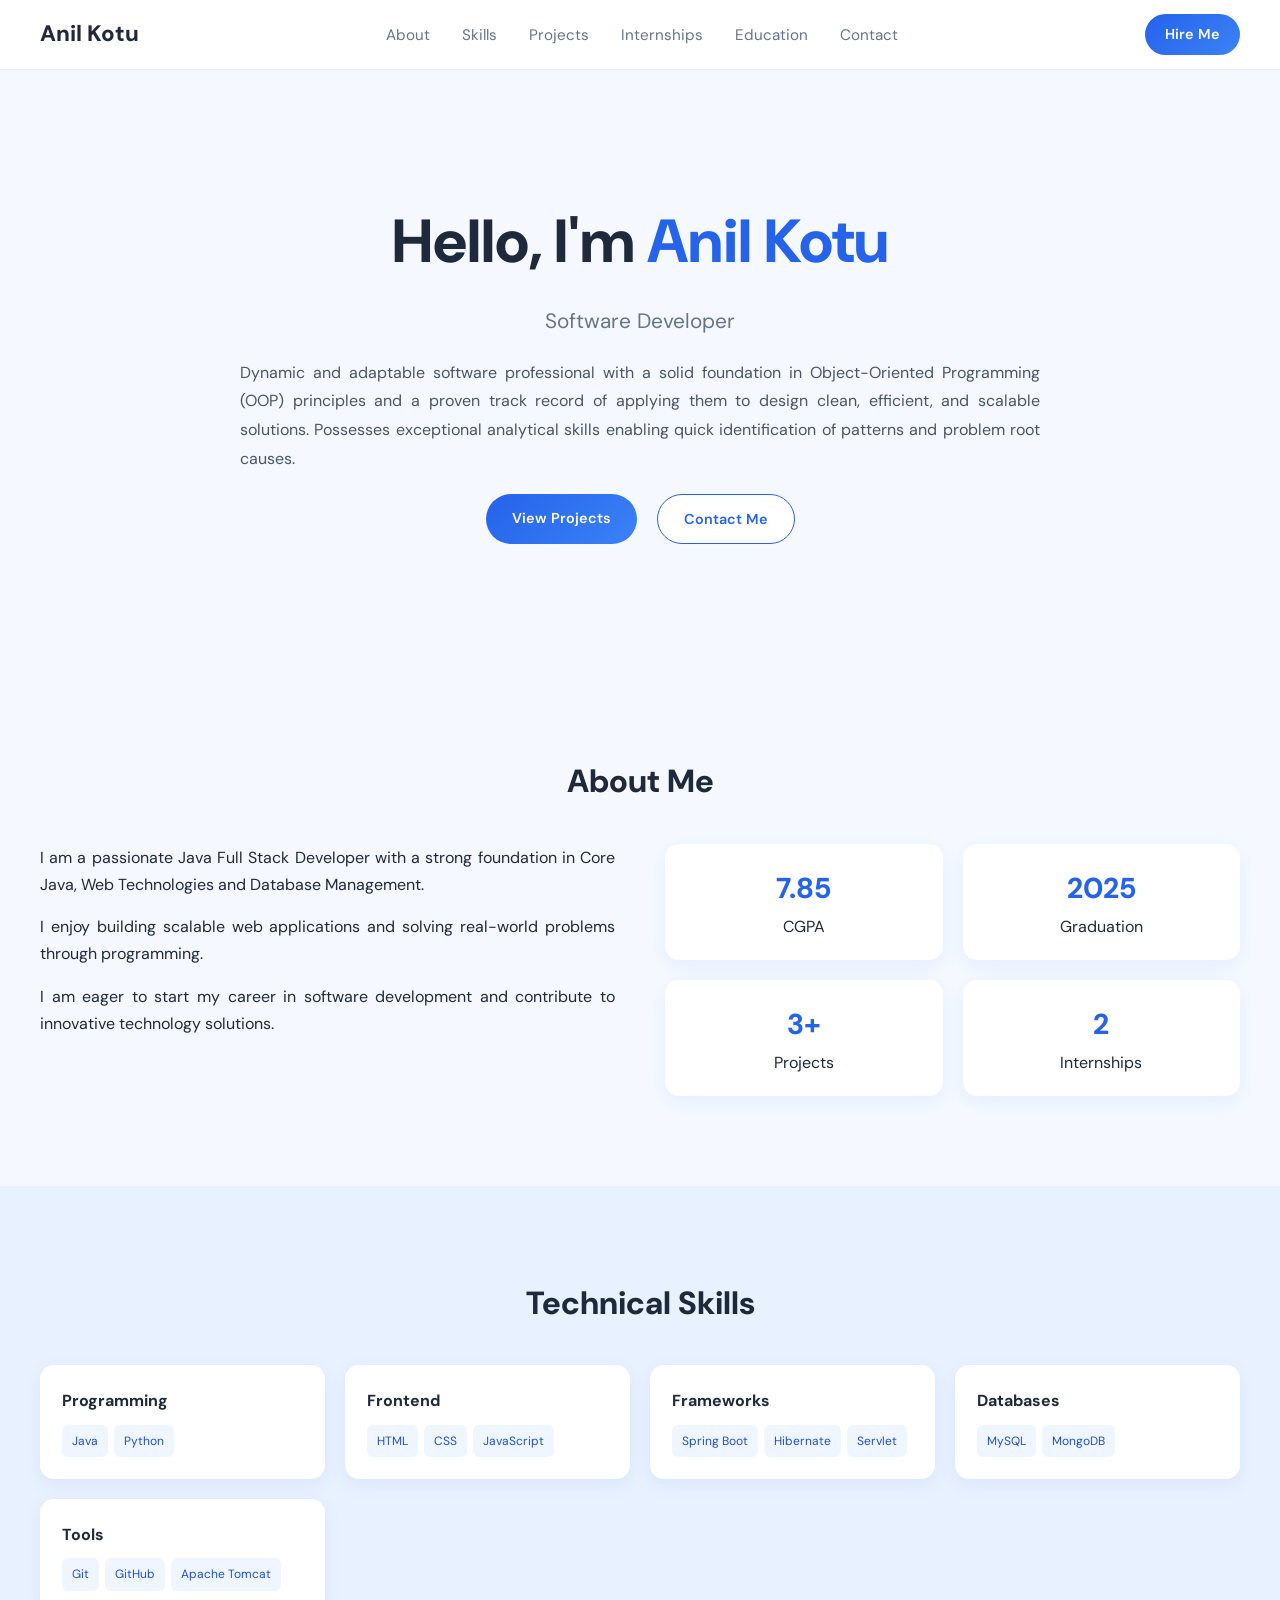
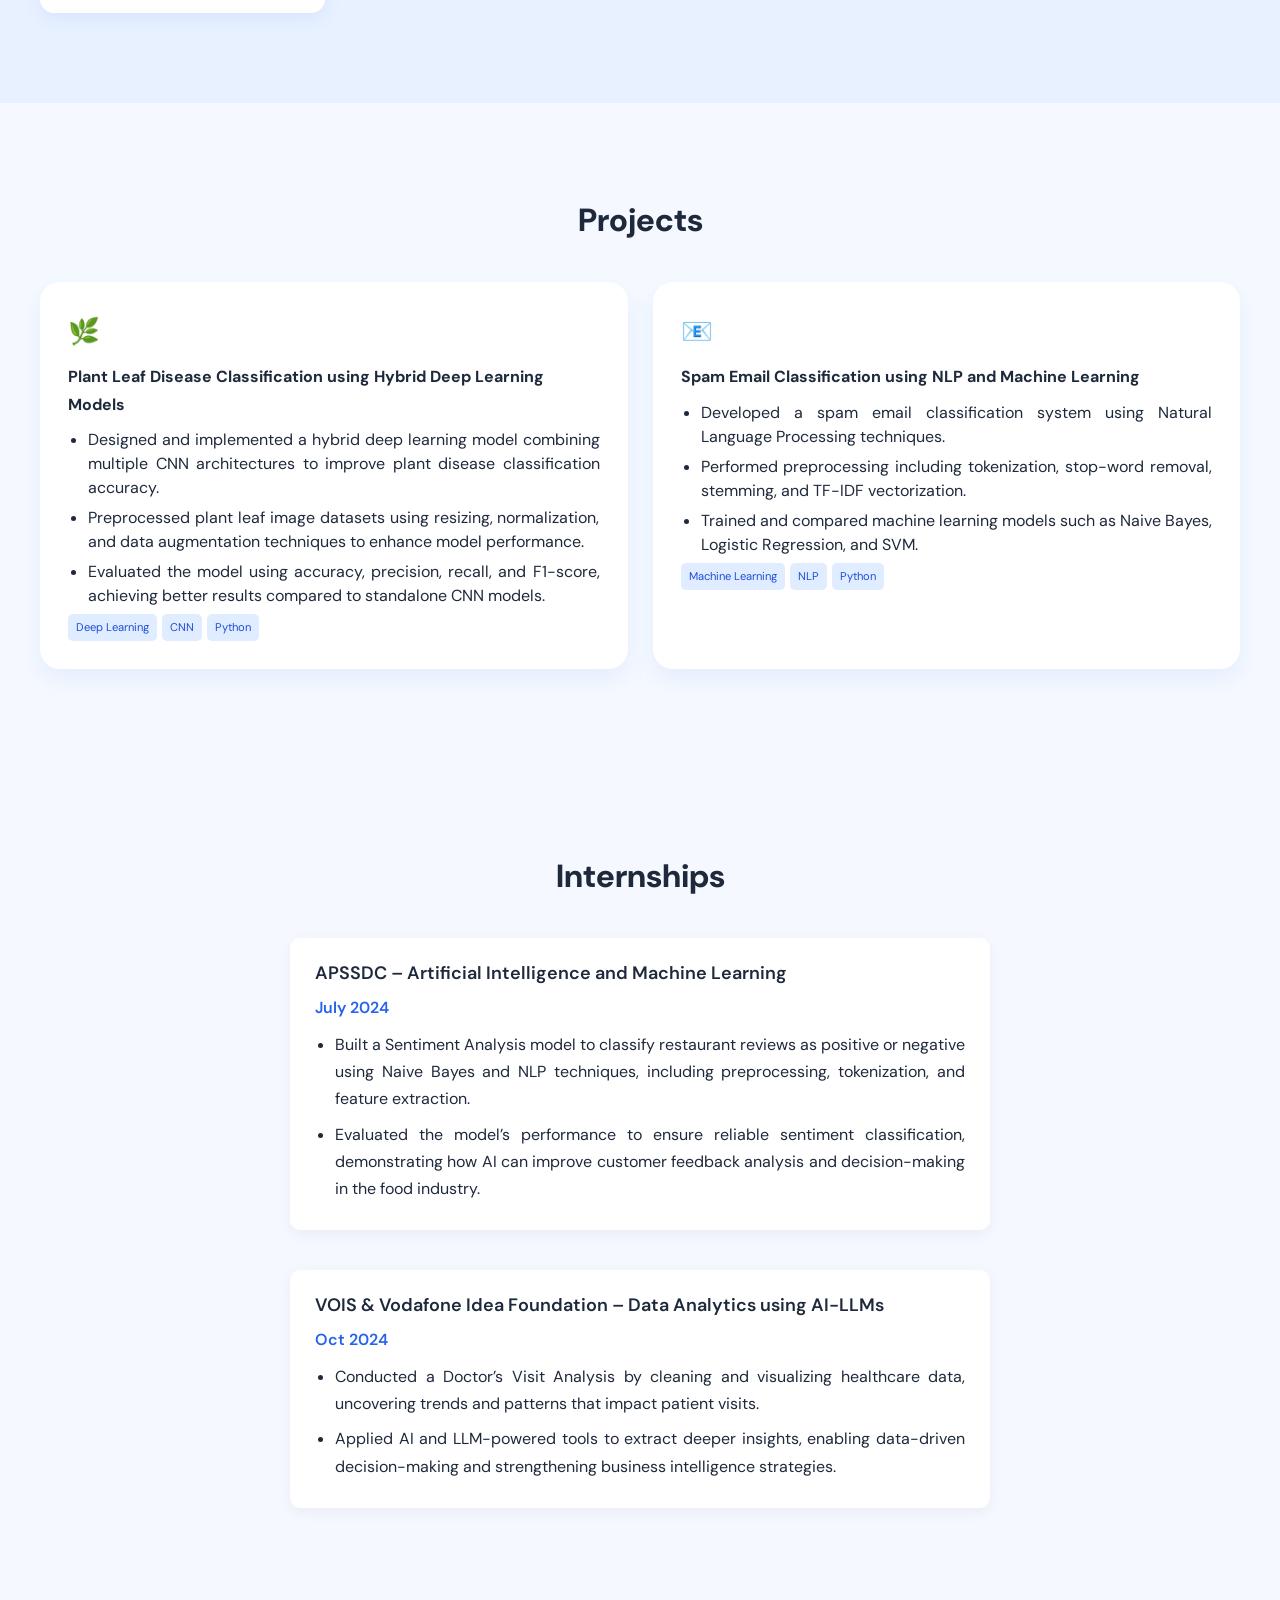
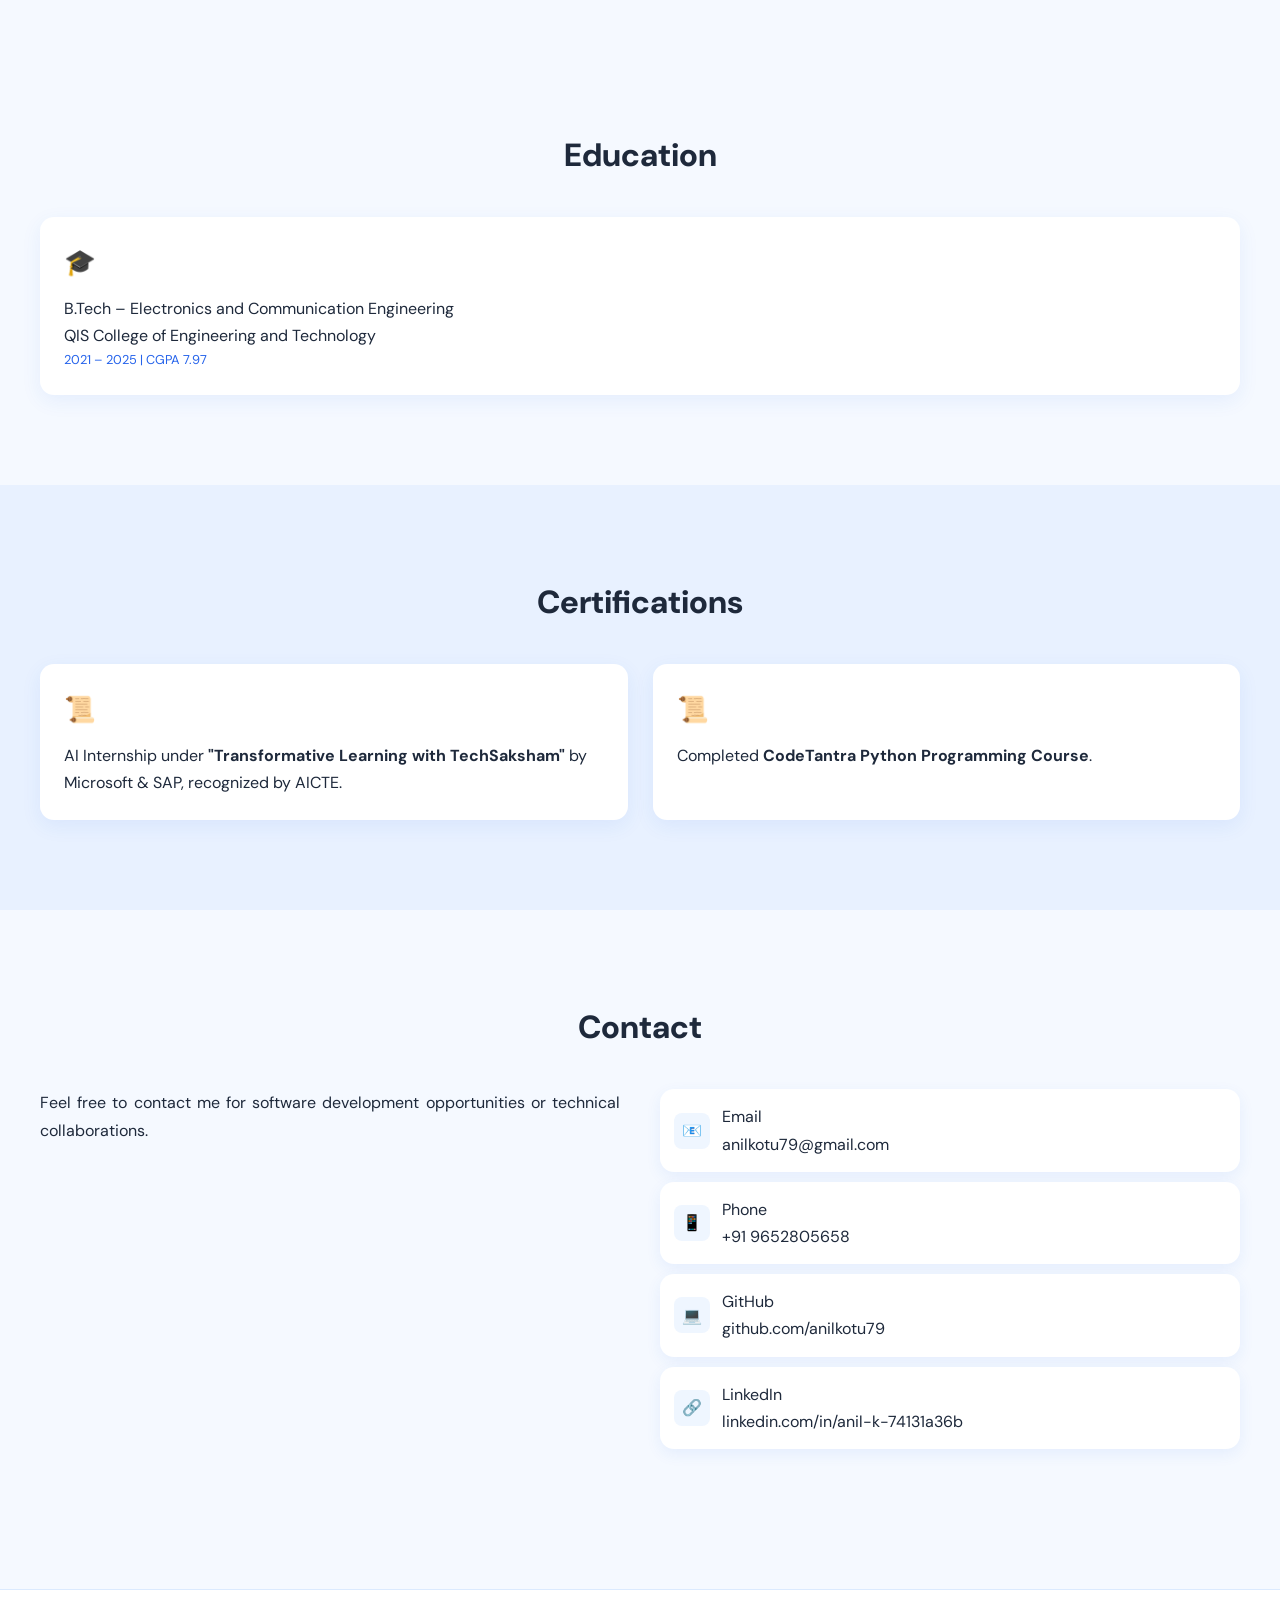
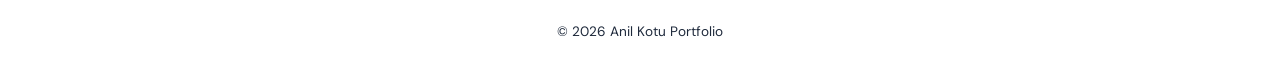
==== index.html @ 10348cac "Update and rename anil-portfolio.html to index.html" ====
<!DOCTYPE html>
<html lang="en">

<head>

<meta charset="UTF-8">
<meta name="viewport" content="width=device-width, initial-scale=1.0">

<title>Anil Kotu | Portfolio</title>

<link href="https://fonts.googleapis.com/css2?family=DM+Sans:wght@400;500;700&family=Syne:wght@700;800&display=swap" rel="stylesheet">

<link rel="stylesheet" href="anil.css"/>

</head>

<body>

<!-- NAVBAR -->

<nav>

<div class="nav-logo">
Anil Kotu
</div>

<ul class="nav-links">
<li><a href="#about">About</a></li>
<li><a href="#skills">Skills</a></li>
<li><a href="#projects">Projects</a></li>
<li><a href="#internships">Internships</a></li>
<li><a href="#education">Education</a></li>
<li><a href="#contact">Contact</a></li>
</ul>

<a href="#contact" class="nav-cta">Hire Me</a>

</nav>


<!-- HERO -->

<section class="hero">

<div class="hero-content">

<h1>Hello, I'm <span>Anil Kotu</span></h1>

<div class="hero-role">
Software Developer
</div>

<p class="hero-bio">
Dynamic and adaptable software professional with a solid foundation in Object-Oriented Programming (OOP) principles and a proven track record of applying them to design clean, efficient, and scalable solutions. Possesses exceptional analytical skills enabling quick identification of patterns and problem root causes.
</p>

<div class="hero-btns">
<a href="#projects" class="btn btn-primary">View Projects</a>
<a href="#contact" class="btn btn-outline">Contact Me</a>
</div>

</div>

</section>


<!-- ABOUT -->

<section id="about" class="section">

<div class="container">

<h2 class="section-title">About Me</h2>

<div class="about-grid">

<div class="about-text">

<p>
I am a passionate Java Full Stack Developer with a strong foundation in Core Java, Web Technologies and Database Management.
</p>

<p>
I enjoy building scalable web applications and solving real-world problems through programming.
</p>

<p>
I am eager to start my career in software development and contribute to innovative technology solutions.
</p>

</div>

<div class="stats-row">

<div class="stat-box">
<div class="stat-num">7.85</div>
<div class="stat-label">CGPA</div>
</div>

<div class="stat-box">
<div class="stat-num">2025</div>
<div class="stat-label">Graduation</div>
</div>

<div class="stat-box">
<div class="stat-num">3+</div>
<div class="stat-label">Projects</div>
</div>

<div class="stat-box">
<div class="stat-num">2</div>
<div class="stat-label">Internships</div>
</div>

</div>

</div>

</div>

</section>


<!-- SKILLS -->

<section id="skills" class="section section-alt">

<div class="container">

<h2 class="section-title">Technical Skills</h2>

<div class="skills-grid">

<div class="skill-group">
<div class="skill-group-title">Programming</div>
<div class="tags">
<span class="tag">Java</span>
<span class="tag">Python</span>
</div>
</div>

<div class="skill-group">
<div class="skill-group-title">Frontend</div>
<div class="tags">
<span class="tag">HTML</span>
<span class="tag">CSS</span>
<span class="tag">JavaScript</span>
</div>
</div>

<div class="skill-group">
<div class="skill-group-title">Frameworks</div>
<div class="tags">
<span class="tag">Spring Boot</span>
<span class="tag">Hibernate</span>
<span class="tag">Servlet</span>
</div>
</div>

<div class="skill-group">
<div class="skill-group-title">Databases</div>
<div class="tags">
<span class="tag">MySQL</span>
<span class="tag">MongoDB</span>
</div>
</div>

<div class="skill-group">
<div class="skill-group-title">Tools</div>
<div class="tags">
<span class="tag">Git</span>
<span class="tag">GitHub</span>
<span class="tag">Apache Tomcat</span>
</div>
</div>

</div>

</div>

</section>

<!-- PROJECTS -->

<section id="projects" class="section">

<div class="container">

<h2 class="section-title">Projects</h2>

<div class="projects-grid">

<!-- PROJECT 1 -->

<div class="project-card">

<div class="project-icon">🌿</div>

<div class="project-title">
Plant Leaf Disease Classification using Hybrid Deep Learning Models
</div>

<ul class="project-desc">

<li>
Designed and implemented a hybrid deep learning model combining multiple CNN architectures to improve plant disease classification accuracy.
</li>

<li>
Preprocessed plant leaf image datasets using resizing, normalization, and data augmentation techniques to enhance model performance.
</li>

<li>
Evaluated the model using accuracy, precision, recall, and F1-score, achieving better results compared to standalone CNN models.
</li>

</ul>

<div class="project-tags">
<span class="project-tag">Deep Learning</span>
<span class="project-tag">CNN</span>
<span class="project-tag">Python</span>
</div>

</div>


<!-- PROJECT 2 -->

<div class="project-card">

<div class="project-icon">📧</div>

<div class="project-title">
Spam Email Classification using NLP and Machine Learning
</div>

<ul class="project-desc">

<li>
Developed a spam email classification system using Natural Language Processing techniques.
</li>

<li>
Performed preprocessing including tokenization, stop-word removal, stemming, and TF-IDF vectorization.
</li>

<li>
Trained and compared machine learning models such as Naive Bayes, Logistic Regression, and SVM.
</li>

</ul>

<div class="project-tags">
<span class="project-tag">Machine Learning</span>
<span class="project-tag">NLP</span>
<span class="project-tag">Python</span>
</div>

</div>

</div>

</div>

</section>

<!-- INTERNSHIPS -->

<section id="experience" class="section">

<div class="container">

<h2 class="section-title">Internships</h2>

<div class="timeline">

<div class="tl-item">

<div class="tl-role">
APSSDC – Artificial Intelligence and Machine Learning
</div>

<div class="tl-date">July 2024</div>

<ul class="exp-desc">

<li>
Built a Sentiment Analysis model to classify restaurant reviews as positive or negative using Naive Bayes and NLP techniques, including preprocessing, tokenization, and feature extraction.
</li>

<li>
Evaluated the model’s performance to ensure reliable sentiment classification, demonstrating how AI can improve customer feedback analysis and decision-making in the food industry.
</li>

</ul>

</div>


<div class="tl-item">

<div class="tl-role">
VOIS & Vodafone Idea Foundation – Data Analytics using AI-LLMs
</div>

<div class="tl-date">Oct 2024</div>

<ul class="exp-desc">

<li>
Conducted a Doctor’s Visit Analysis by cleaning and visualizing healthcare data, uncovering trends and patterns that impact patient visits.
</li>

<li>
Applied AI and LLM-powered tools to extract deeper insights, enabling data-driven decision-making and strengthening business intelligence strategies.
</li>

</ul>

</div>

</div>

</div>

</section>


<!-- EDUCATION -->

<section id="education" class="section">

<div class="container">

<h2 class="section-title">Education</h2>

<div class="edu-grid">

<div class="edu-card">

<div class="edu-emoji">🎓</div>

<div class="edu-degree">
B.Tech – Electronics and Communication Engineering
</div>

<div class="edu-school">
QIS College of Engineering and Technology
</div>

<div class="edu-meta">
2021 – 2025 | CGPA 7.97
</div>

</div>

</div>

</div>

</section>


<!-- CERTIFICATIONS -->

<!-- CERTIFICATIONS -->

<section class="section section-alt">

<div class="container">

<h2 class="section-title">Certifications</h2>

<div class="edu-grid">

<div class="edu-card">

<div class="edu-emoji">📜</div>

<div>
AI Internship under <b>"Transformative Learning with TechSaksham"</b> by Microsoft & SAP, recognized by AICTE.
</div>

</div>

<div class="edu-card">

<div class="edu-emoji">📜</div>

<div>
Completed <b>CodeTantra Python Programming Course</b>.
</div>

</div>

</div>

</div>

</section>

<!-- CONTACT -->

<section id="contact" class="section">

<div class="container">

<h2 class="section-title">Contact</h2>

<div class="contact-grid">

<div>

<p>
Feel free to contact me for software development opportunities or technical collaborations.
</p>

</div>

<div class="contact-links">

<div class="contact-item">
<div class="ci-icon">📧</div>
<div>
<div>Email</div>
<div><a href="mailto:anilkotu79@gmail.com">anilkotu79@gmail.com</a></div>
</div>
</div>

<div class="contact-item">
<div class="ci-icon">📱</div>
<div>
<div>Phone</div>
<div><a href="tel:+919652805658">+91 9652805658</a></div>
</div>
</div>

<div class="contact-item">
<div class="ci-icon">💻</div>
<div>
<div>GitHub</div>
<div><a href="https://github.com/anilkotu79">github.com/anilkotu79</a></div>
</div>
</div>

<div class="contact-item">
<div class="ci-icon">🔗</div>
<div>
<div>LinkedIn</div>
<div><a href="https://linkedin.com/in/anil-k-74131a36b">linkedin.com/in/anil-k-74131a36b</a></div>
</div>
</div>

</div>

</div>

</div>

</section>


<footer>
© 2026 Anil Kotu Portfolio
</footer>

</body>
</html>
---- anil.css ----
/* RESET */

*{
margin:0;
padding:0;
box-sizing:border-box;
}

html{
scroll-behavior:smooth; /* smooth scrolling */
}

/* COLORS */

:root{

--bg:#f5f9ff;
--bg2:#e8f1ff;
--white:#ffffff;

--text:#1e293b;
--muted:#64748b;

--accent:#2563eb;
--accent2:#3b82f6;

--border:#dbeafe;

--radius:14px;
--radius-lg:20px;

}

/* BODY */

body{

font-family:'DM Sans',sans-serif;
background:var(--bg);
color:var(--text);
line-height:1.7;

}

a{
text-decoration:none;
color:inherit;
}

/* NAVBAR */

nav{

position:sticky;
top:0;

background:white;

height:70px;

display:flex;
align-items:center;
justify-content:space-between;

padding:0 40px;

border-bottom:1px solid var(--border);

z-index:100;

}

.nav-logo{

font-size:1.4rem;
font-weight:800;

}

.nav-logo span{
color:var(--accent);
}

.nav-links{

display:flex;
gap:2rem;
list-style:none;

}

.nav-links a{

font-size:.95rem;
color:var(--muted);

}

.nav-links a:hover{
color:var(--accent);
}

.nav-cta{

background:linear-gradient(135deg,var(--accent),var(--accent2));
color:white;

padding:8px 20px;

border-radius:30px;

font-size:.9rem;
font-weight:600;

}

/* HERO SECTION */

.hero{
display:flex;
flex-direction:column;
align-items:center;
justify-content:center;
text-align:center;
padding:120px 20px;
}

.hero h1{
font-size:3.8rem;
font-weight:800;
margin-bottom:10px;
text-align:center;
}

.hero h1 span{
color:var(--accent);
}

.hero-role{

font-size:1.3rem;
color:var(--muted);
margin-bottom:20px;

}

.hero-bio{

max-width:800px;
margin:20px auto;
line-height:1.8;
text-align:justify;
color:#475569;

}

.hero-btns{
display:flex;
justify-content:center;
gap:20px;
}

/* BUTTONS */

.btn{

padding:12px 26px;
border-radius:30px;
font-size:.9rem;
font-weight:600;
transition:0.3s;

}

.btn-primary{

background:linear-gradient(135deg,var(--accent),var(--accent2));
color:white;

}

.btn-primary:hover{
transform:translateY(-2px);
}

.btn-outline{

border:1px solid var(--accent);
background:white;
color:var(--accent);

}

.btn-outline:hover{
background:var(--accent);
color:white;
}

/* SECTIONS */

.section{
padding:90px 30px;
}

.section-alt{
background:var(--bg2);
}

.container{

max-width:1200px;
margin:auto;

}

.section-title{

font-size:2rem;
font-weight:800;
margin-bottom:35px;
text-align:center;

}

/* ABOUT */

.about-grid{

display:grid;
grid-template-columns:1fr 1fr;
gap:50px;

}

@media(max-width:850px){

.about-grid{
grid-template-columns:1fr;
}

}

.stats-row{

display:grid;
grid-template-columns:1fr 1fr;
gap:20px;

}

.stat-box{

background:white;
padding:20px;
border-radius:var(--radius);
box-shadow:0 6px 20px rgba(37,99,235,0.08);
text-align:center;

}

.stat-num{

font-size:1.8rem;
font-weight:800;
color:var(--accent);

}

/* SKILLS */

.skills-grid{

display:grid;
grid-template-columns:repeat(auto-fit,minmax(240px,1fr));
gap:20px;

}

.skill-group{

background:white;
padding:22px;
border-radius:var(--radius);
box-shadow:0 6px 18px rgba(37,99,235,0.08);

}

.skill-group-title{

font-weight:700;
margin-bottom:10px;

}

.tags{

display:flex;
flex-wrap:wrap;
gap:6px;

}

.tag{

background:#eff6ff;
padding:6px 10px;
border-radius:6px;
font-size:.75rem;
color:#1d4ed8;

}

/* PROJECTS */

.projects-grid{

display:grid;
grid-template-columns:repeat(auto-fit,minmax(320px,1fr));
gap:25px;

}

.project-card{

background:white;
padding:28px;
border-radius:var(--radius-lg);
box-shadow:0 10px 25px rgba(37,99,235,0.08);
transition:.3s;

}

.project-card:hover{
transform:translateY(-6px);
}

.project-icon{
font-size:1.6rem;
margin-bottom:10px;
}

.project-title{
font-weight:700;
margin-bottom:5px;
}

.project-desc{
padding-left:20px;
margin-top:10px;
}

.project-desc li{
margin-bottom:6px;
line-height:1.5;
text-align:justify;
}

.project-tags{

display:flex;
flex-wrap:wrap;
gap:5px;

}

.project-tag{

background:#e0ecff;
color:#1d4ed8;
font-size:.7rem;
padding:4px 8px;
border-radius:5px;

}

/* INTERNSHIP TIMELINE */

.timeline{
max-width:700px;
margin:auto;
}

.tl-item{

margin-bottom:40px;
padding:20px 25px;
background:#ffffff;
border-radius:10px;
box-shadow:0 4px 15px rgba(0,0,0,0.05);

}

.tl-date{
font-weight:600;
color:#2563eb;
margin-bottom:6px;
}

.tl-role{
font-size:18px;
font-weight:600;
margin-bottom:5px;
}

/* INTERNSHIP TEXT */

.exp-desc{
padding-left:20px;
margin-top:10px;
text-align:justify;
}

.exp-desc li{
margin-bottom:8px;
line-height:1.7;
text-align:justify;
}

/* EDUCATION */

.edu-grid{

display:grid;
grid-template-columns:repeat(auto-fit,minmax(300px,1fr));
gap:25px;

}

.edu-card{

background:white;
padding:24px;
border-radius:var(--radius);
box-shadow:0 6px 20px rgba(37,99,235,0.08);

}

.edu-emoji{
font-size:1.6rem;
margin-bottom:10px;
}

.edu-meta{
color:var(--accent);
font-size:.8rem;
}

/* CONTACT */

.contact-grid{

display:grid;
grid-template-columns:1fr 1fr;
gap:40px;

}

@media(max-width:850px){

.contact-grid{
grid-template-columns:1fr;
}

}

.contact-item{

display:flex;
align-items:center;
gap:12px;
background:white;
padding:14px;
border-radius:var(--radius);
box-shadow:0 5px 15px rgba(37,99,235,0.08);
margin-bottom:10px;

}

.ci-icon{

width:36px;
height:36px;

border-radius:8px;
background:#eff6ff;

display:flex;
align-items:center;
justify-content:center;

}

/* FOOTER */

footer{

text-align:center;
padding:30px;
margin-top:40px;
background:white;
border-top:1px solid var(--border);
font-size:.85rem;

}

/* PARAGRAPH JUSTIFY */

p{
text-align:justify;
line-height:1.7;
margin-bottom:15px;
}
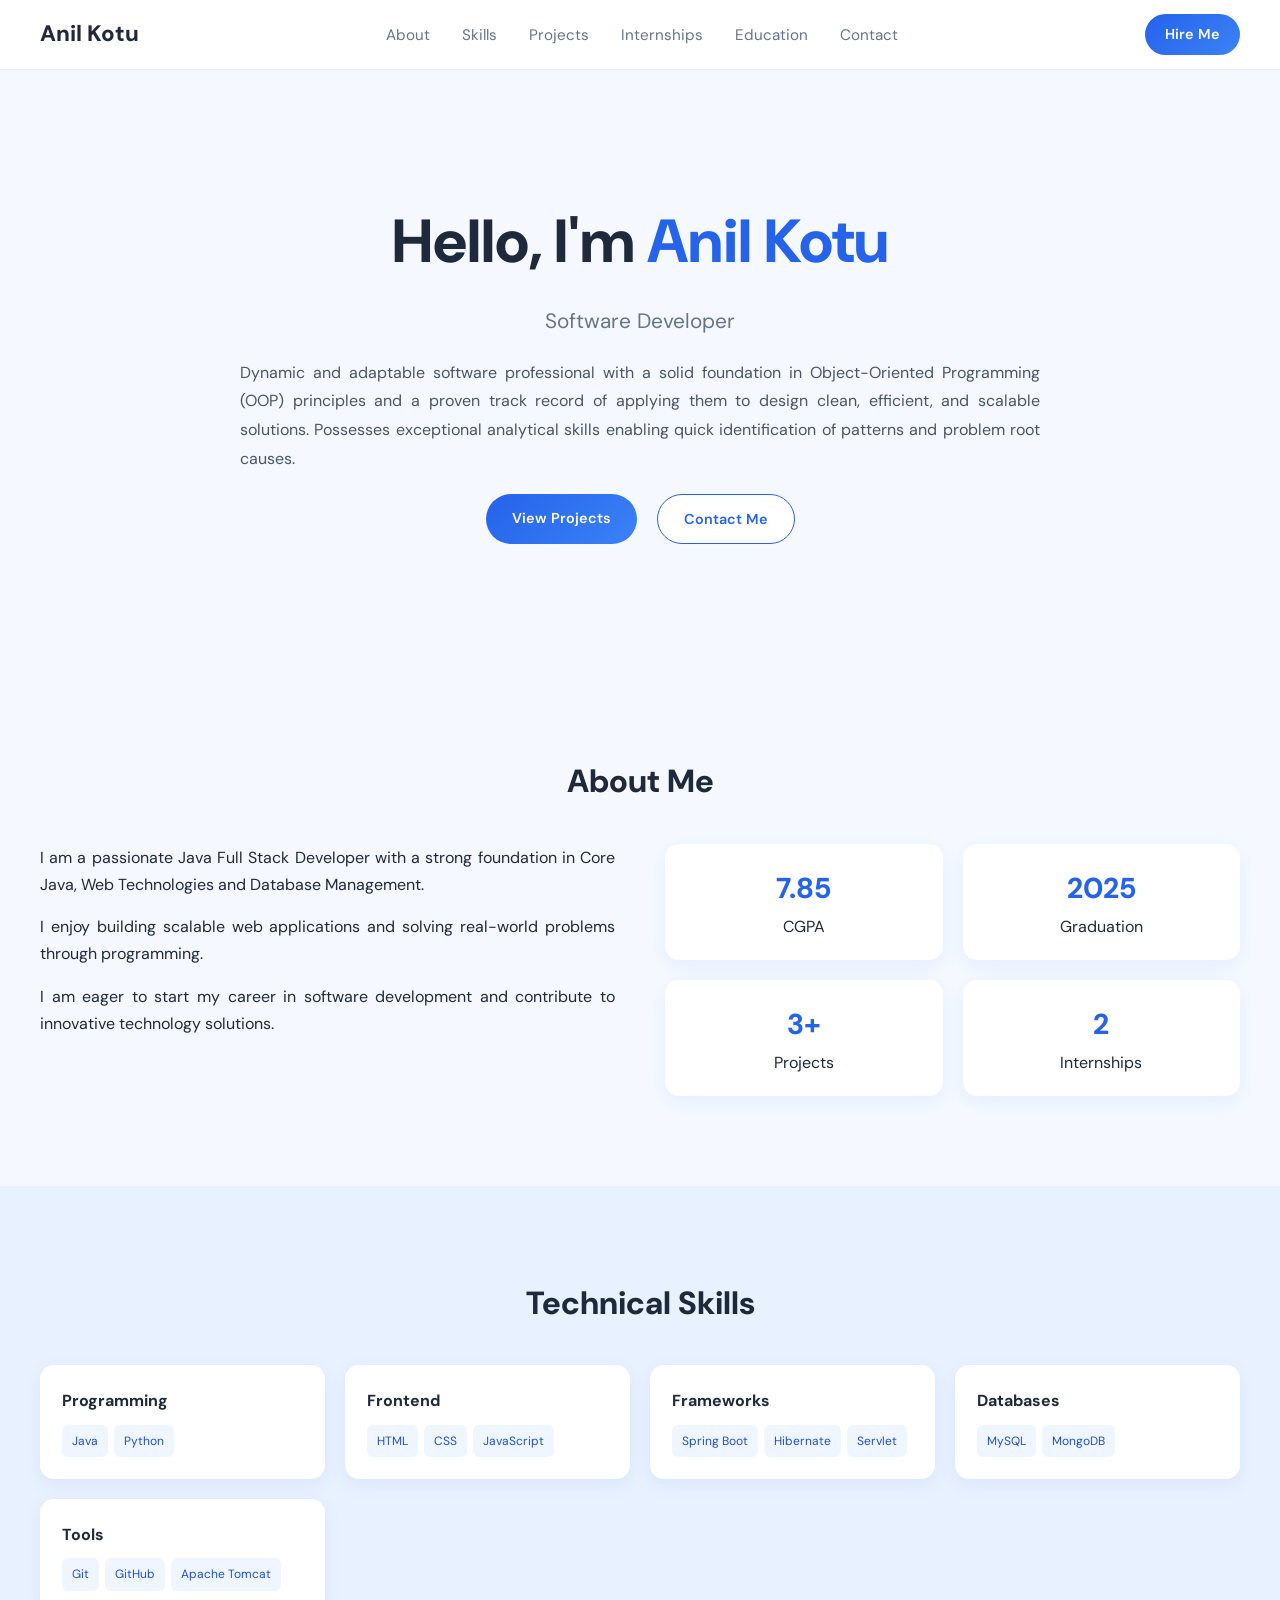
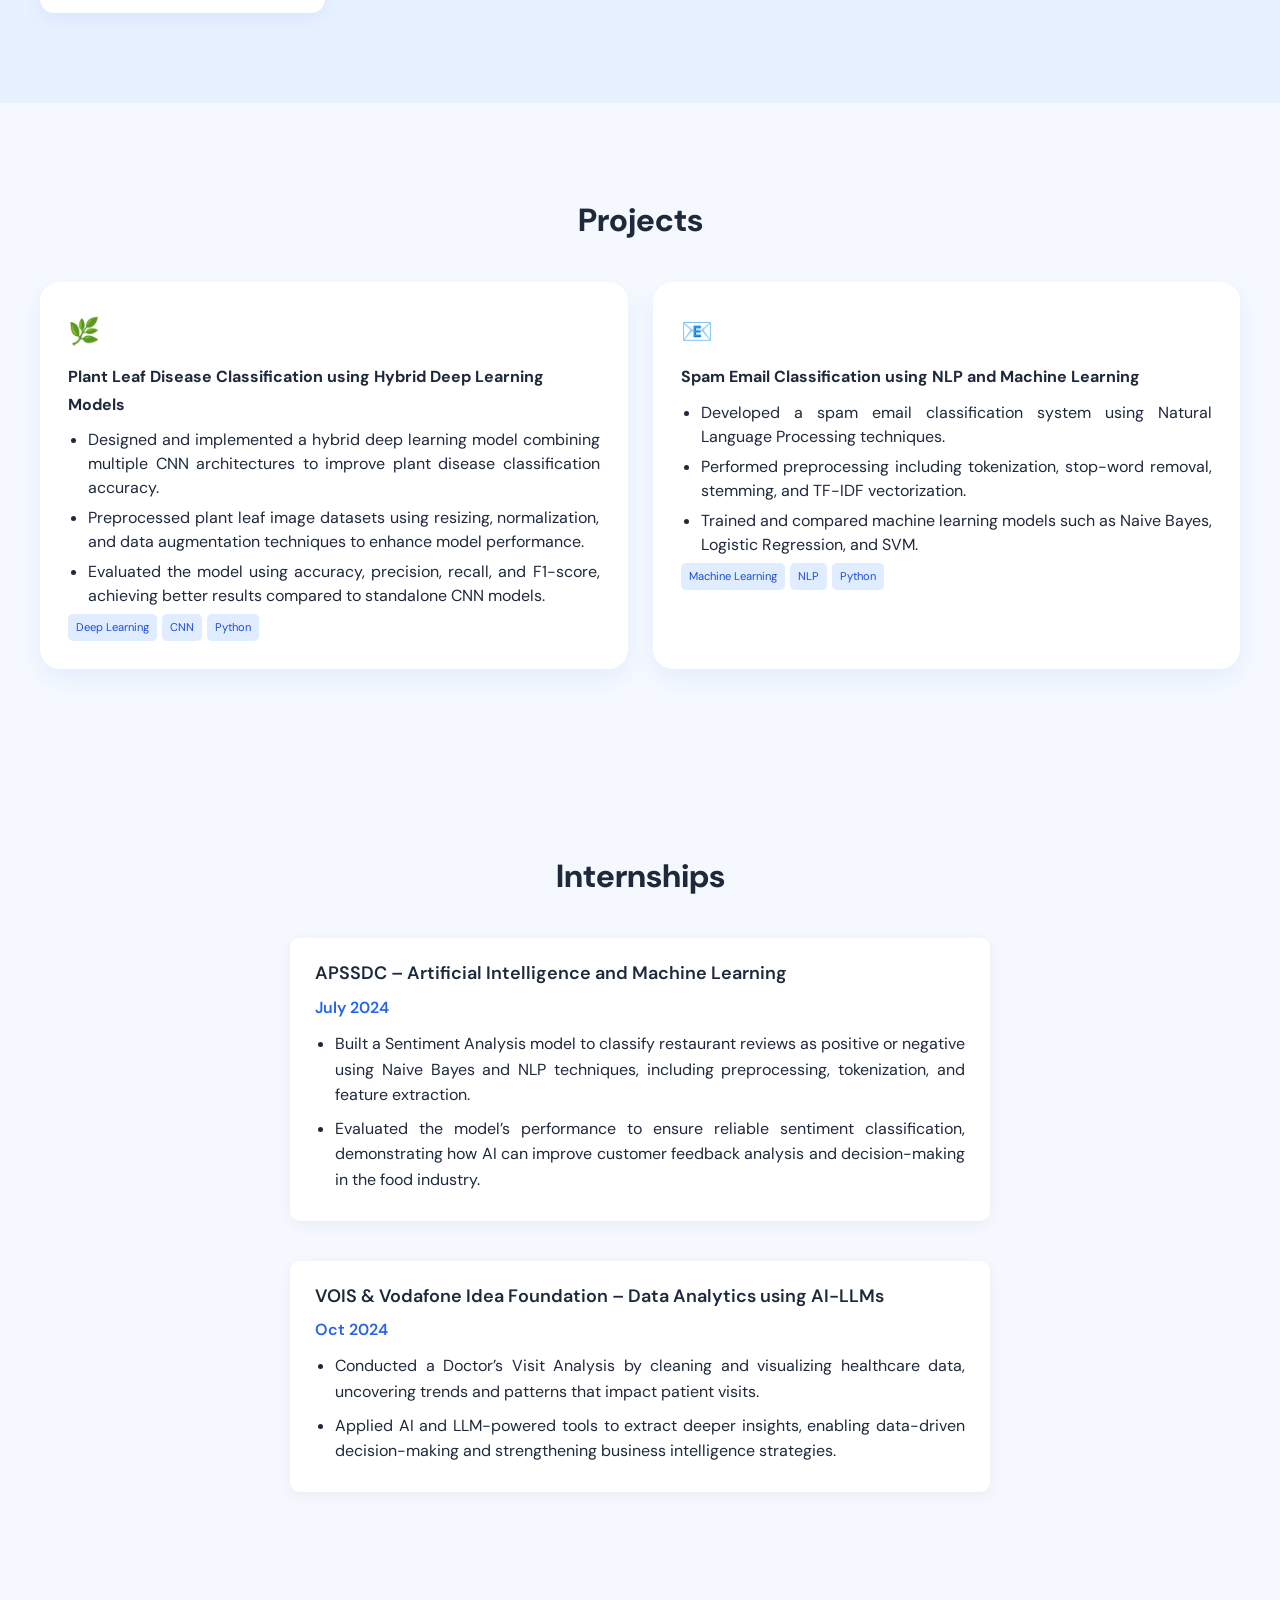
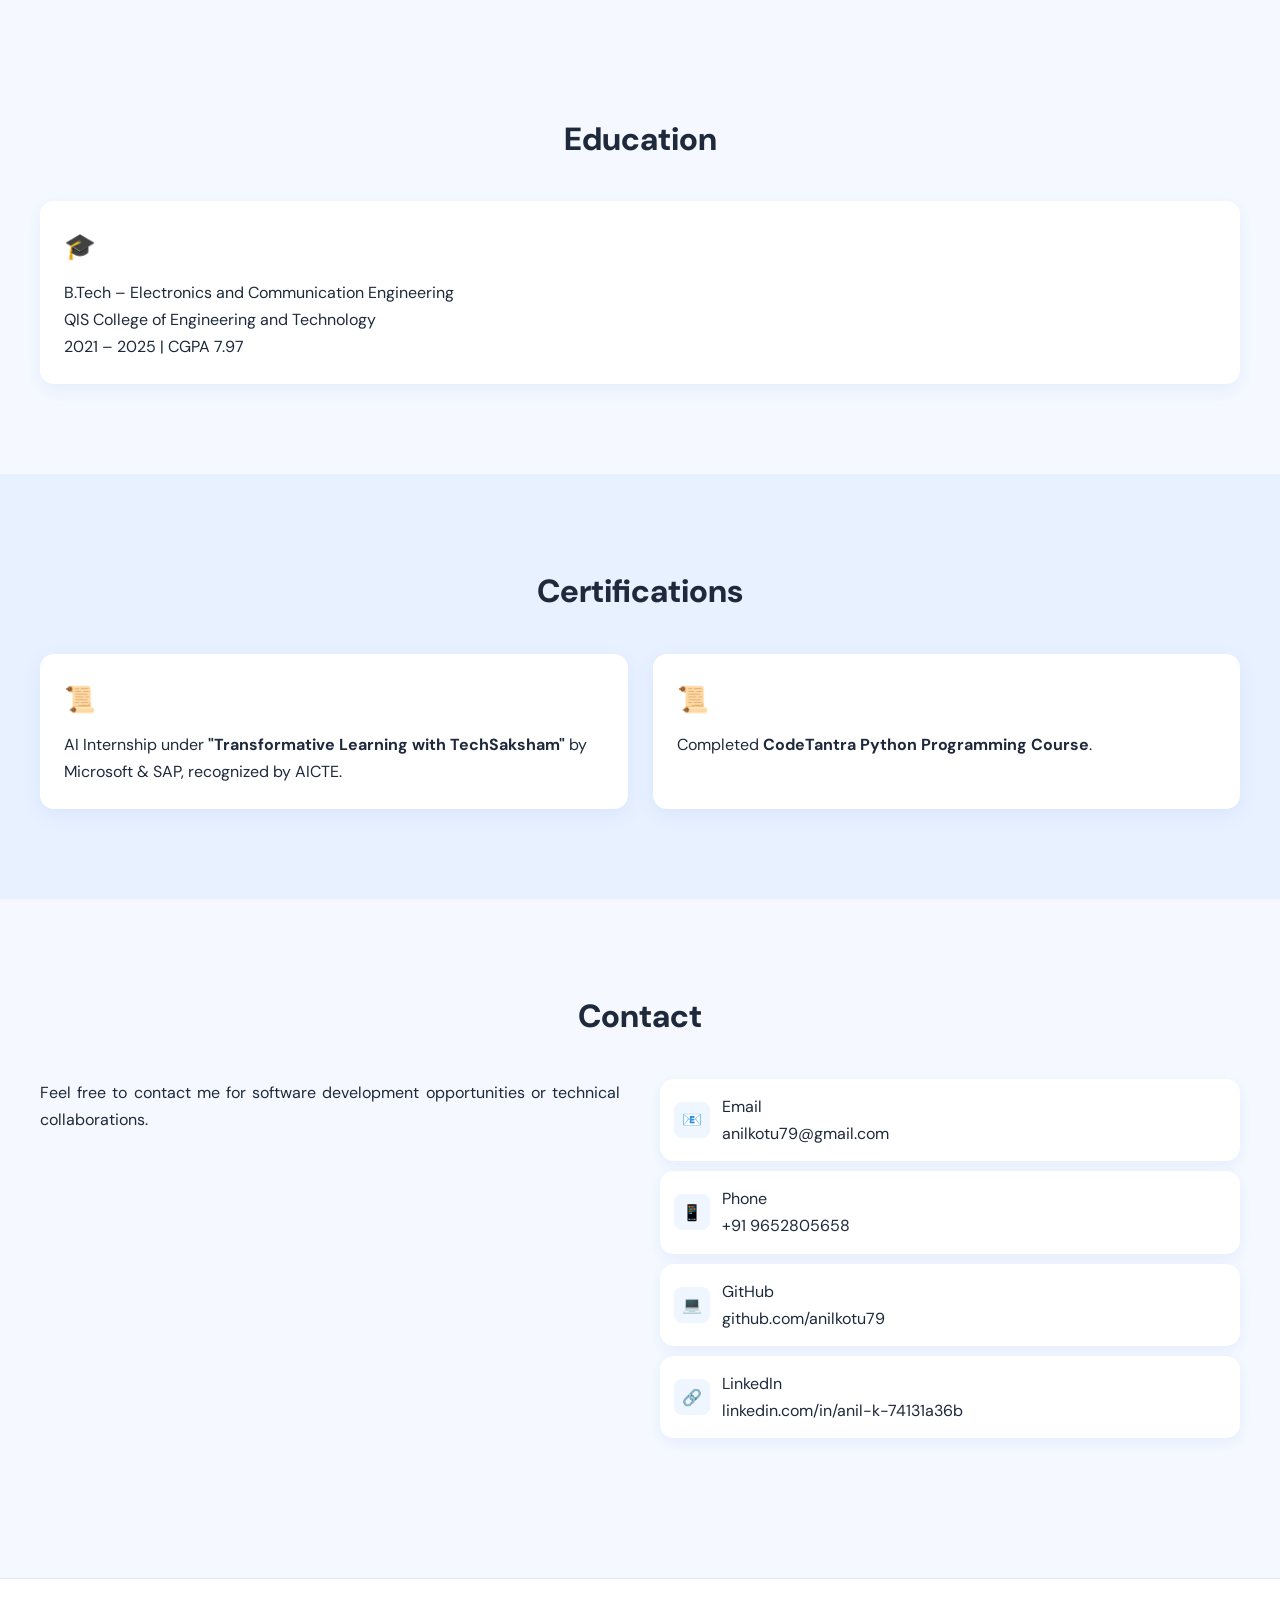
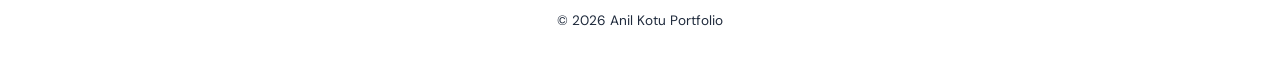
==== commit a4f6c947: "Update index.html" ====
--- a/index.html
+++ b/index.html
@@ -10,7 +10,7 @@
 
 <link href="https://fonts.googleapis.com/css2?family=DM+Sans:wght@400;500;700&family=Syne:wght@700;800&display=swap" rel="stylesheet">
 
-<link rel="stylesheet" href="anil.css"/>
+<link rel="stylesheet" href="style.css"/>
 
 </head>
 
@@ -33,7 +33,7 @@
 <li><a href="#contact">Contact</a></li>
 </ul>
 
-<a href="#contact" class="nav-cta">Hire Me</a>
+<a href="mailto:anilkotu79@gmail.com" class="nav-cta">Hire Me</a>
 
 </nav>
 
@@ -467,3 +467,5 @@
 
 </body>
 </html>
+
+
--- a/style.css
+++ b/style.css
@@ -0,0 +1,515 @@
+/* RESET */
+
+*{
+margin:0;
+padding:0;
+box-sizing:border-box;
+}
+
+html{
+scroll-behavior:smooth;
+}
+
+/* COLORS */
+
+:root{
+
+--bg:#f5f9ff;
+--bg2:#e8f1ff;
+--white:#ffffff;
+
+--text:#1e293b;
+--muted:#64748b;
+
+--accent:#2563eb;
+--accent2:#3b82f6;
+
+--border:#dbeafe;
+
+--radius:14px;
+--radius-lg:20px;
+
+}
+
+/* BODY */
+
+body{
+font-family:'DM Sans',sans-serif;
+background:var(--bg);
+color:var(--text);
+line-height:1.7;
+}
+
+a{
+text-decoration:none;
+color:inherit;
+}
+
+/* NAVBAR */
+
+nav{
+
+position:sticky;
+top:0;
+
+background:white;
+
+height:70px;
+
+display:flex;
+align-items:center;
+justify-content:space-between;
+
+padding:0 40px;
+
+border-bottom:1px solid var(--border);
+
+z-index:100;
+
+}
+
+.nav-logo{
+font-size:1.4rem;
+font-weight:800;
+}
+
+.nav-logo span{
+color:var(--accent);
+}
+
+.nav-links{
+
+display:flex;
+gap:2rem;
+list-style:none;
+
+}
+
+.nav-links a{
+
+font-size:.95rem;
+color:var(--muted);
+
+}
+
+.nav-links a:hover{
+color:var(--accent);
+}
+
+.nav-cta{
+
+background:linear-gradient(135deg,var(--accent),var(--accent2));
+color:white;
+
+padding:8px 20px;
+
+border-radius:30px;
+
+font-size:.9rem;
+font-weight:600;
+
+}
+
+/* MOBILE NAVBAR */
+
+@media (max-width:768px){
+
+.nav-links{
+display:none;
+}
+
+}
+
+/* HERO SECTION */
+
+.hero{
+display:flex;
+flex-direction:column;
+align-items:center;
+justify-content:center;
+text-align:center;
+padding:120px 20px;
+}
+
+.hero h1{
+
+font-size:3.8rem;
+font-weight:800;
+margin-bottom:10px;
+
+}
+
+.hero h1 span{
+color:var(--accent);
+}
+
+.hero-role{
+
+font-size:1.3rem;
+color:var(--muted);
+margin-bottom:20px;
+
+}
+
+.hero-bio{
+
+max-width:800px;
+margin:20px auto;
+line-height:1.8;
+text-align:justify;
+color:#475569;
+
+}
+
+.hero-btns{
+display:flex;
+justify-content:center;
+gap:20px;
+}
+
+/* BUTTONS */
+
+.btn{
+
+padding:12px 26px;
+border-radius:30px;
+font-size:.9rem;
+font-weight:600;
+transition:0.3s;
+
+}
+
+.btn-primary{
+
+background:linear-gradient(135deg,var(--accent),var(--accent2));
+color:white;
+
+}
+
+.btn-primary:hover{
+transform:translateY(-2px);
+}
+
+.btn-outline{
+
+border:1px solid var(--accent);
+background:white;
+color:var(--accent);
+
+}
+
+.btn-outline:hover{
+background:var(--accent);
+color:white;
+}
+
+/* SECTIONS */
+
+.section{
+padding:90px 30px;
+}
+
+.section-alt{
+background:var(--bg2);
+}
+
+.container{
+
+max-width:1200px;
+margin:auto;
+
+}
+
+.section-title{
+
+font-size:2rem;
+font-weight:800;
+margin-bottom:35px;
+text-align:center;
+
+}
+
+/* ABOUT */
+
+.about-grid{
+
+display:grid;
+grid-template-columns:1fr 1fr;
+gap:50px;
+
+}
+
+@media(max-width:850px){
+
+.about-grid{
+grid-template-columns:1fr;
+}
+
+}
+
+.stats-row{
+
+display:grid;
+grid-template-columns:1fr 1fr;
+gap:20px;
+
+}
+
+.stat-box{
+
+background:white;
+padding:20px;
+border-radius:var(--radius);
+box-shadow:0 6px 20px rgba(37,99,235,0.08);
+text-align:center;
+
+}
+
+.stat-num{
+
+font-size:1.8rem;
+font-weight:800;
+color:var(--accent);
+
+}
+
+/* SKILLS */
+
+.skills-grid{
+
+display:grid;
+grid-template-columns:repeat(auto-fit,minmax(240px,1fr));
+gap:20px;
+
+}
+
+.skill-group{
+
+background:white;
+padding:22px;
+border-radius:var(--radius);
+box-shadow:0 6px 18px rgba(37,99,235,0.08);
+
+}
+
+.skill-group-title{
+
+font-weight:700;
+margin-bottom:10px;
+
+}
+
+.tags{
+
+display:flex;
+flex-wrap:wrap;
+gap:6px;
+
+}
+
+.tag{
+
+background:#eff6ff;
+padding:6px 10px;
+border-radius:6px;
+font-size:.75rem;
+color:#1d4ed8;
+
+}
+
+/* PROJECTS */
+
+.projects-grid{
+
+display:grid;
+grid-template-columns:repeat(auto-fit,minmax(320px,1fr));
+gap:25px;
+
+}
+
+.project-card{
+
+background:white;
+padding:28px;
+border-radius:var(--radius-lg);
+box-shadow:0 10px 25px rgba(37,99,235,0.08);
+transition:.3s;
+
+}
+
+.project-card:hover{
+transform:translateY(-6px);
+}
+
+.project-icon{
+font-size:1.6rem;
+margin-bottom:10px;
+}
+
+.project-title{
+font-weight:700;
+margin-bottom:5px;
+}
+
+.project-desc{
+padding-left:20px;
+margin-top:10px;
+}
+
+.project-desc li{
+margin-bottom:6px;
+line-height:1.5;
+text-align:justify;
+}
+
+.project-tags{
+
+display:flex;
+flex-wrap:wrap;
+gap:5px;
+
+}
+
+.project-tag{
+
+background:#e0ecff;
+color:#1d4ed8;
+font-size:.7rem;
+padding:4px 8px;
+border-radius:5px;
+
+}
+
+/* INTERNSHIPS */
+
+.timeline{
+max-width:700px;
+margin:auto;
+}
+
+.tl-item{
+
+margin-bottom:40px;
+padding:20px 25px;
+background:#ffffff;
+border-radius:10px;
+box-shadow:0 4px 15px rgba(0,0,0,0.05);
+
+}
+
+.tl-date{
+font-weight:600;
+color:#2563eb;
+margin-bottom:6px;
+}
+
+.tl-role{
+font-size:18px;
+font-weight:600;
+margin-bottom:5px;
+}
+
+.exp-desc{
+padding-left:20px;
+margin-top:10px;
+}
+
+.exp-desc li{
+margin-bottom:8px;
+line-height:1.6;
+text-align:justify;
+}
+
+/* EDUCATION */
+
+.edu-grid{
+
+display:grid;
+grid-template-columns:repeat(auto-fit,minmax(300px,1fr));
+gap:25px;
+
+}
+
+.edu-card{
+
+background:white;
+padding:24px;
+border-radius:var(--radius);
+box-shadow:0 6px 20px rgba(37,99,235,0.08);
+
+}
+
+.edu-emoji{
+font-size:1.6rem;
+margin-bottom:10px;
+}
+
+.edu-card p{
+text-align:justify;
+}
+
+/* CONTACT */
+
+.contact-grid{
+
+display:grid;
+grid-template-columns:1fr 1fr;
+gap:40px;
+
+}
+
+@media(max-width:850px){
+
+.contact-grid{
+grid-template-columns:1fr;
+}
+
+}
+
+.contact-item{
+
+display:flex;
+align-items:center;
+gap:12px;
+background:white;
+padding:14px;
+border-radius:var(--radius);
+box-shadow:0 5px 15px rgba(37,99,235,0.08);
+margin-bottom:10px;
+
+}
+
+.ci-icon{
+
+width:36px;
+height:36px;
+
+border-radius:8px;
+background:#eff6ff;
+
+display:flex;
+align-items:center;
+justify-content:center;
+
+}
+
+/* FOOTER */
+
+footer{
+
+text-align:center;
+padding:30px;
+margin-top:40px;
+background:white;
+border-top:1px solid var(--border);
+font-size:.85rem;
+
+}
+
+/* PARAGRAPH JUSTIFY */
+
+p{
+text-align:justify;
+line-height:1.7;
+margin-bottom:15px;
+}
